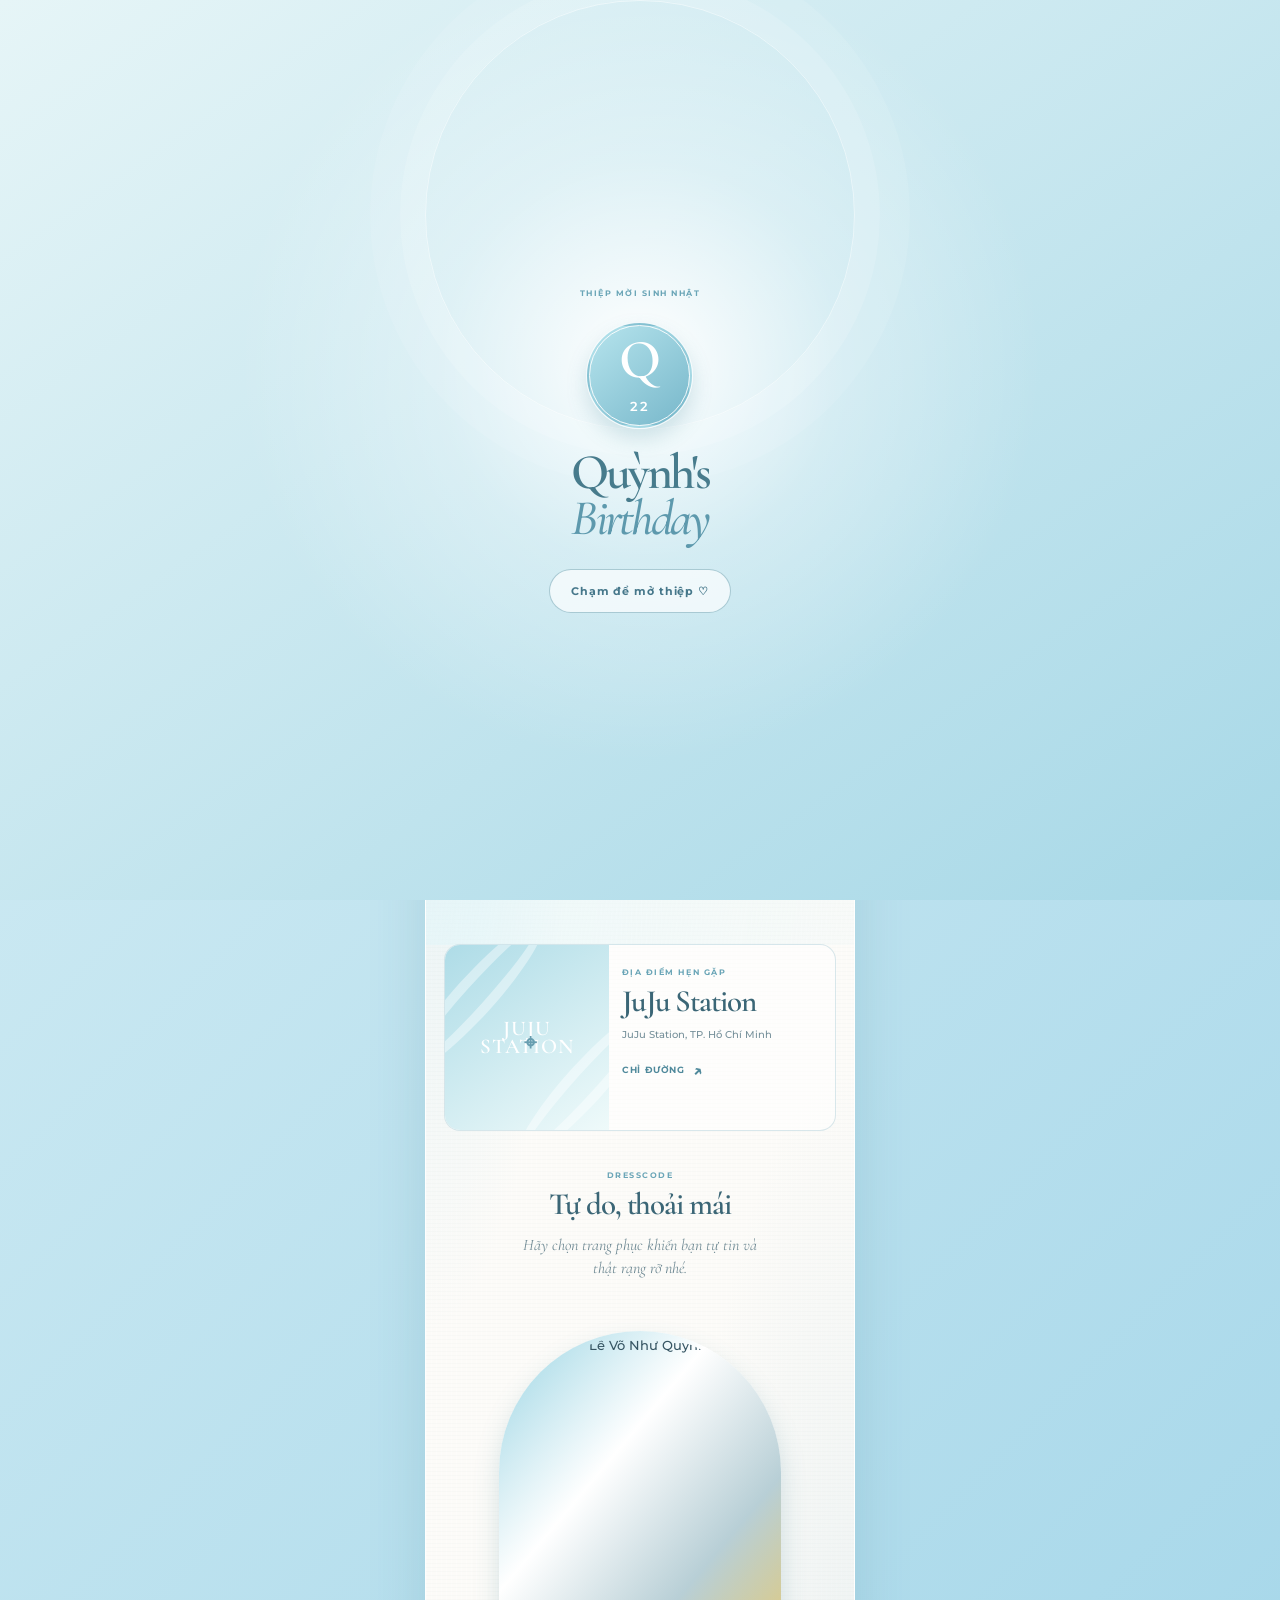
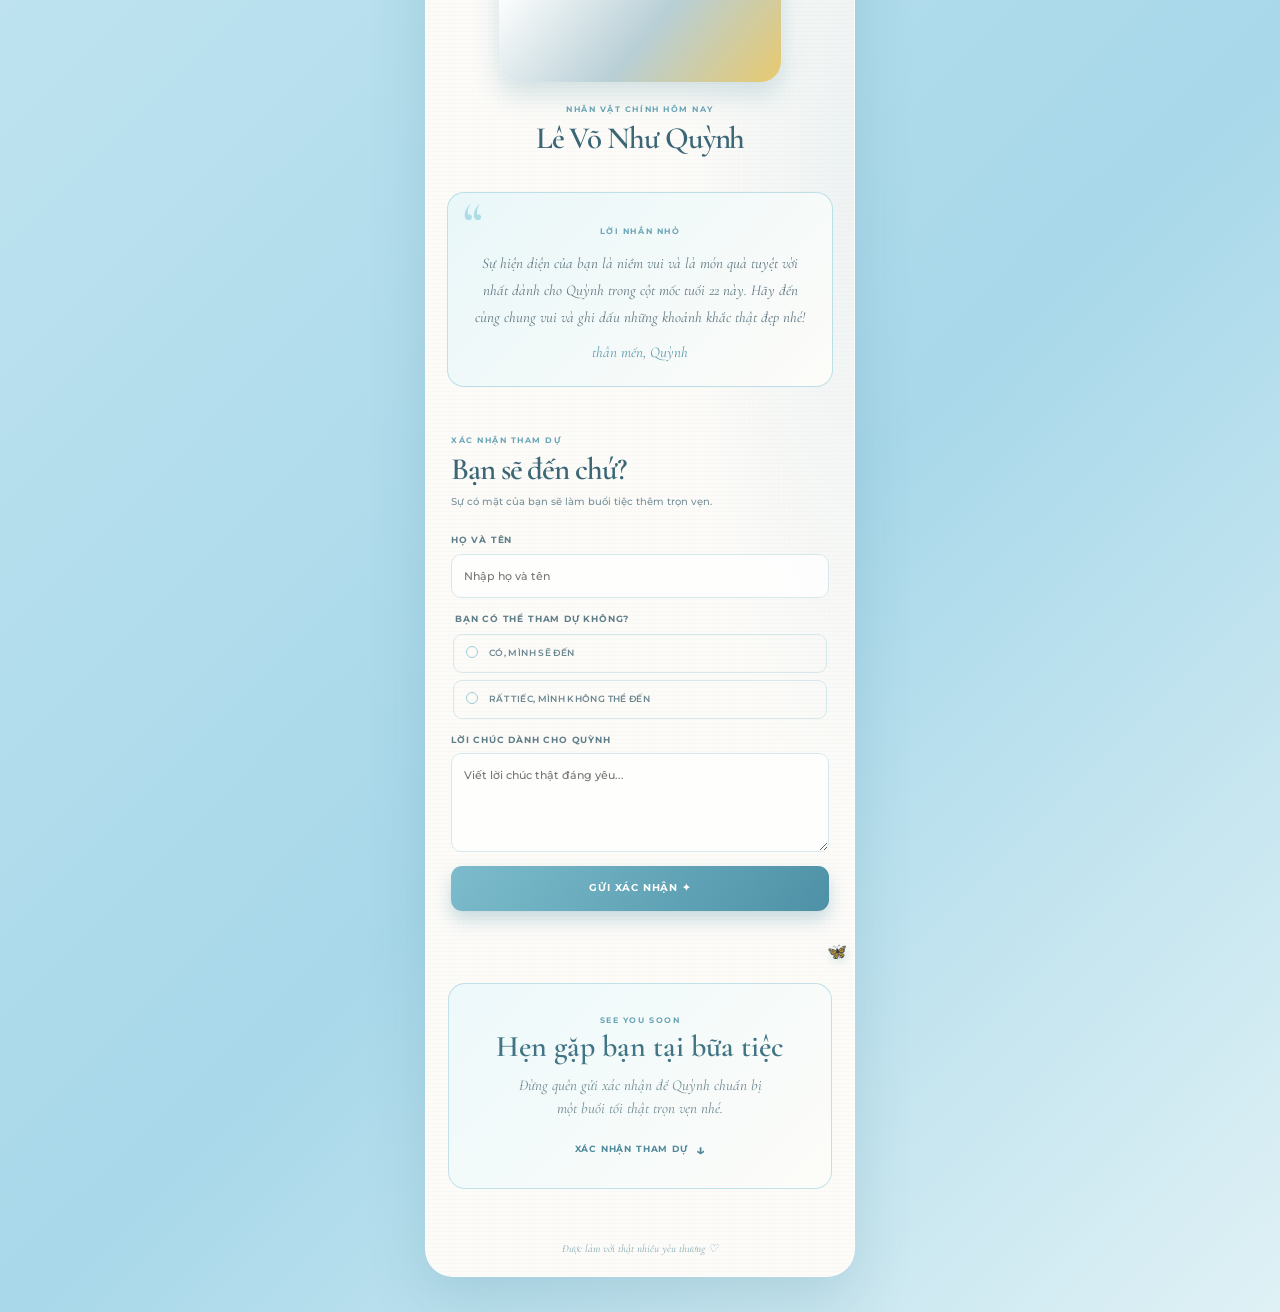
==== index.html @ 58cb7db8 "upload thiep moi" ====
<!doctype html>
<html lang="vi">
<head>
  <meta charset="UTF-8">
  <meta name="viewport" content="width=device-width, initial-scale=1.0">
  <meta name="theme-color" content="#a8d8ea">
  <meta name="description" content="Thiệp mời sinh nhật của Lê Võ Như Quỳnh">
  <title>Quỳnh's Birthday Celebration</title>
  <link rel="preconnect" href="https://fonts.googleapis.com">
  <link rel="preconnect" href="https://fonts.gstatic.com" crossorigin>
  <link href="https://fonts.googleapis.com/css2?family=Cormorant+Garamond:ital,wght@0,500;0,600;0,700;1,500;1,600&family=Montserrat:wght@400;500;600;700&display=swap" rel="stylesheet">
  <link rel="stylesheet" href="style.css">
</head>
<body>
  <div class="opening" id="opening" aria-label="Mở thiệp mời">
    <div class="opening-glow"></div>
    <p class="opening-kicker">THIỆP MỜI SINH NHẬT</p>
    <div class="opening-seal">Q<span>22</span></div>
    <h1>Quỳnh's<br><em>Birthday</em></h1>
    <button class="open-button" id="openInvitation" type="button">Chạm để mở thiệp <span>♡</span></button>
  </div>

  <main class="page-shell" id="invitation">
    <article class="card">
      <button class="music-toggle" id="musicToggle" type="button" aria-label="Bật nhạc" aria-pressed="false">♫</button>
      <audio id="backgroundMusic" preload="none"></audio>
      <span class="butterfly butterfly-a" aria-hidden="true">🦋</span>
      <span class="butterfly butterfly-b" aria-hidden="true">🦋</span>
      <span class="butterfly butterfly-c" aria-hidden="true">🦋</span><span class="butterfly butterfly-hero" aria-hidden="true">🦋</span>

      <header class="hero reveal">
        <p class="kicker">TRÂN TRỌNG MỜI BẠN</p>
        <div class="hero-line"></div>
        <p class="hero-type">Mừng sinh nhật tuổi 22</p>
        <h2 data-config="personName">Lê Võ Như Quỳnh</h2>
        <p class="event-date" data-config="eventDate">24 / 08 / 2026</p>
        <p class="recipient-line" id="recipientLine">Trân trọng kính mời: <strong>Bạn và Gia đình</strong></p>
        <p class="hero-quote">“Cùng Quỳnh đón một chương mới thật đẹp nhé.”</p>
        <a class="down-link" href="#countdown" aria-label="Xem thông tin thiệp">↓</a>
      </header>

      <section class="countdown-section reveal" id="countdown">
        <p class="kicker">CÙNG ĐẾM NGƯỢC ĐẾN NGÀY VUI</p>
        <div class="countdown" aria-live="polite">
          <div><strong id="days">00</strong><span>NGÀY</span></div><i>:</i>
          <div><strong id="hours">00</strong><span>GIỜ</span></div><i>:</i>
          <div><strong id="minutes">00</strong><span>PHÚT</span></div><i>:</i>
          <div><strong id="seconds">00</strong><span>GIÂY</span></div>
        </div>
        <p class="celebration-begun" id="celebrationBegun" hidden>BUỔI TIỆC ĐÃ BẮT ĐẦU ✨</p>
      </section>

      <section class="section information reveal" aria-labelledby="infoTitle">
        <p class="kicker">EVENT DETAILS</p>
        <h3 id="infoTitle">Save the date</h3>
        <div class="detail-list">
          <div class="detail-card"><span class="detail-icon">◷</span><div><small>DATE & TIME</small><strong data-config="eventDateTime">18:00 · 24 / 08 / 2026</strong></div></div>
          <div class="detail-card"><span class="detail-icon">⌖</span><div><small>LOCATION</small><strong data-config="locationName">JuJu Station</strong></div></div>
          <div class="detail-card"><span class="detail-icon">✦</span><div><small>DRESS CODE</small><strong data-config="dressCode">Free Style</strong></div></div>
        </div>
      </section>

      <section class="location reveal" aria-labelledby="locationTitle">
        <div class="map-art" aria-hidden="true"><span>JUJU<br>STATION</span><i>⌖</i></div>
        <div class="location-copy"><p class="kicker">ĐỊA ĐIỂM HẸN GẶP</p><h3 id="locationTitle" data-config="locationName">JuJu Station</h3><p data-config="address">JuJu Station, TP. Hồ Chí Minh</p><a class="directions" id="directionsLink" href="https://maps.google.com/?q=JuJu+Station" target="_blank" rel="noopener">CHỈ ĐƯỜNG <span>↗</span></a></div>
      </section>

      <section class="section dress reveal" aria-labelledby="dressTitle">
        <p class="kicker">DRESSCODE</p>
        <h3 id="dressTitle">Tự do, thoải mái</h3>
        <p class="dress-note">Hãy chọn trang phục khiến bạn tự tin và thật rạng rỡ nhé.</p>
      </section>

      <section class="portrait-section reveal" aria-labelledby="portraitName">
        <div class="portrait-frame"><img id="personImage" src="assets/images/anh_hinh_nen_Quynh.jpg" alt="Lê Võ Như Quỳnh"></div>
        <p class="kicker">NHÂN VẬT CHÍNH HÔM NAY</p><h3 id="portraitName" data-config="personName">Lê Võ Như Quỳnh</h3>
      </section>

      <section class="note-section reveal"><p class="kicker">LỜI NHẮN NHỎ</p><span class="quote">“</span><p data-config="personalNote">Sự hiện diện của bạn là niềm vui và là món quà tuyệt vời nhất dành cho Quỳnh trong cột mốc tuổi 22 này. Hãy đến cùng chung vui và ghi dấu những khoảnh khắc thật đẹp nhé!</p><span class="note-signature">thân mến, Quỳnh</span></section>

      <section class="section rsvp reveal" id="rsvp" aria-labelledby="rsvpTitle">
        <p class="kicker">XÁC NHẬN THAM DỰ</p><h3 id="rsvpTitle">Bạn sẽ đến chứ?</h3><p class="intro">Sự có mặt của bạn sẽ làm buổi tiệc thêm trọn vẹn.</p>
        <form id="rsvpForm" novalidate>
          <label>HỌ VÀ TÊN<input type="text" name="name" autocomplete="name" placeholder="Nhập họ và tên" required></label>
          <fieldset><legend>BẠN CÓ THỂ THAM DỰ KHÔNG?</legend><div class="radio-stack"><label><input type="radio" name="attendance" value="Có, mình sẽ đến" required><span>CÓ, MÌNH SẼ ĐẾN</span></label><label><input type="radio" name="attendance" value="Rất tiếc, mình không thể đến"><span>RẤT TIẾC, MÌNH KHÔNG THỂ ĐẾN</span></label></div></fieldset>
          <label>LỜI CHÚC DÀNH CHO QUỲNH<textarea name="message" rows="4" placeholder="Viết lời chúc thật đáng yêu..."></textarea></label>
          <button class="confirm-button" type="submit">GỬI XÁC NHẬN <span>✦</span></button>
          <p class="form-message" id="formMessage" role="status" aria-live="polite"></p>
        </form>
      </section>

      <section class="closing-card reveal" aria-labelledby="closingTitle"><p class="kicker">SEE YOU SOON</p><h3 id="closingTitle">Hẹn gặp bạn tại bữa tiệc</h3><p>Đừng quên gửi xác nhận để Quỳnh chuẩn bị một buổi tối thật trọn vẹn nhé.</p><a href="#rsvp">XÁC NHẬN THAM DỰ <span>↓</span></a></section>
      <footer>Được làm với thật nhiều yêu thương ♡</footer>
    </article>
  </main>
  <script src="script.js"></script>
</body>
</html>
---- style.css ----
:root{--ivory:#fcfbf8;--paper:#f7f8f5;--blue:#a8d8ea;--blue-deep:#75b4c8;--powder:#e8f4f8;--silver:#ced9df;--ink:#365563;--muted:#718a94;--gold:#d7ba68;--edge:rgba(104,165,184,.25);--shadow:0 24px 58px rgba(45,105,127,.16)}*{box-sizing:border-box}html{scroll-behavior:smooth}body{margin:0;background:radial-gradient(circle at 20% 10%,rgba(255,255,255,.95),transparent 22rem),linear-gradient(135deg,#d8eff5,#a8d8ea 70%,#dff1f5);color:var(--ink);font:500 13px/1.65 Montserrat,sans-serif;overflow-x:hidden}button,input,select,textarea{font:inherit}.opening{position:fixed;z-index:99;inset:0;display:grid;place-content:center;justify-items:center;padding:24px;overflow:hidden;background:radial-gradient(circle at 50% 40%,#fff,rgba(255,255,255,.3) 24%,transparent 48%),linear-gradient(145deg,#e6f5f7,#a7d8e7);color:#477b8c;text-align:center;transition:opacity .7s ease,visibility .7s ease}.opening.is-open{opacity:0;visibility:hidden;pointer-events:none}.opening-glow{position:absolute;width:430px;height:430px;border:1px solid rgba(255,255,255,.5);border-radius:50%;box-shadow:0 0 0 25px rgba(255,255,255,.12),0 0 0 55px rgba(255,255,255,.08);animation:pulse 3s ease-in-out infinite}.opening>*:not(.opening-glow){position:relative;z-index:1}.opening-kicker,.kicker{margin:0;color:#6aa5b7;font-size:8px;font-weight:700;letter-spacing:.19em;text-transform:uppercase}.opening-seal{display:grid;place-items:center;width:107px;height:107px;margin:22px 0 20px;border:4px double rgba(255,255,255,.9);border-radius:50%;background:linear-gradient(140deg,#b6e4ed,#77b7ca);box-shadow:0 10px 20px rgba(69,139,159,.22);color:#fff;font:600 55px/.8 "Playfair Display",serif}.opening-seal span{margin-top:-7px;font:600 13px Montserrat,sans-serif;letter-spacing:.16em}.opening h1{margin:0;font:600 clamp(36px,11vw,50px)/.92 "Playfair Display",serif;letter-spacing:-.055em}.opening h1 em{font-weight:500;color:#5d99ad}.open-button{margin-top:28px;padding:12px 21px;border:1px solid rgba(71,137,155,.42);border-radius:30px;background:rgba(255,255,255,.68);color:#45778a;cursor:pointer;font-size:11px;font-weight:700;letter-spacing:.08em;transition:.25s}.open-button:hover{transform:translateY(-3px);background:#5599ae;color:#fff;box-shadow:0 10px 20px rgba(58,126,146,.22)}.page-shell{min-height:100vh;padding:18px 11px;display:grid;place-items:center}.card{position:relative;width:min(100%,430px);overflow:hidden;border:1px solid rgba(255,255,255,.9);border-radius:28px;background:repeating-linear-gradient(0deg,rgba(80,128,141,.025) 0 1px,transparent 1px 4px),repeating-linear-gradient(90deg,rgba(255,255,255,.35) 0 1px,transparent 1px 5px),var(--ivory);box-shadow:var(--shadow)}.card:before{content:"";position:absolute;inset:0;z-index:0;pointer-events:none;background:radial-gradient(ellipse at 0 8%,rgba(168,216,234,.45),transparent 29%),radial-gradient(ellipse at 100% 60%,rgba(196,218,226,.27),transparent 28%)}.card>*{position:relative;z-index:1}.music-toggle{position:absolute;z-index:5;top:17px;right:17px;display:grid;place-items:center;width:36px;height:36px;border:1px solid var(--edge);border-radius:50%;background:rgba(255,255,255,.65);color:#548b9d;cursor:pointer;font-size:17px;transition:.2s}.music-toggle:hover,.music-toggle.is-playing{background:#75b4c8;color:#fff;transform:scale(1.08)}.hero{padding:48px 26px 28px;text-align:center}.hero-line{width:35px;height:1px;margin:15px auto;background:linear-gradient(90deg,transparent,#8dc3d2,transparent)}.hero-type{margin:0;color:#6f9eae;font:italic 18px "Playfair Display",serif}.hero h2,.section h3,.location h3,.portrait-section h3,.love-notes h3{margin:8px 0 0;color:#3b6676;font:600 clamp(36px,10vw,47px)/.95 "Playfair Display",serif;letter-spacing:-.055em}.event-date{margin:17px 0;color:#7195a1;font-size:10px;font-weight:700;letter-spacing:.18em}.hero-quote{max-width:250px;margin:20px auto 0;color:#6f8590;font:italic 14px/1.7 "Playfair Display",serif}.down-link{display:grid;place-items:center;width:29px;height:29px;margin:21px auto 0;border:1px solid var(--edge);border-radius:50%;color:#5d9daf;font-size:20px;text-decoration:none;animation:bob 2s ease-in-out infinite}.countdown-section{padding:28px 17px;text-align:center;background:linear-gradient(110deg,rgba(213,240,246,.72),rgba(255,255,255,.45));border-block:1px solid rgba(112,180,200,.18)}.countdown{display:flex;align-items:flex-start;justify-content:center;gap:6px;margin-top:19px}.countdown div{min-width:51px}.countdown strong{display:block;color:#4c8496;font:600 26px/1 "Playfair Display",serif}.countdown span{display:block;margin-top:7px;color:#79949e;font-size:7px;font-weight:700;letter-spacing:.12em}.countdown i{color:#a4c6cf;font:500 23px/1 serif}.celebration-begun{margin:18px 0 0;color:#619aac;font:italic 15px "Playfair Display",serif}.section{padding:38px 25px}.section h3,.location h3,.portrait-section h3,.love-notes h3{font-size:28px;letter-spacing:-.035em}.detail-list{display:grid;gap:14px;margin-top:22px}.detail-card{display:flex;align-items:center;gap:12px;padding:8px;border-radius:12px;transition:transform .25s,background .25s}.detail-card:hover{transform:translateX(5px);background:rgba(230,247,250,.7)}.detail-icon{display:grid;flex:0 0 35px;place-items:center;width:35px;height:35px;border-radius:50%;background:var(--powder);color:#558fa2;font-size:18px;transition:transform .25s}.detail-card:hover .detail-icon{transform:rotate(-10deg) scale(1.08)}.detail-card small{display:block;color:#7c9ca7;font-size:8px;font-weight:700;letter-spacing:.14em}.detail-card strong{display:block;margin-top:2px;color:#456a78;font-size:11px;line-height:1.55}.location{display:grid;grid-template-columns:42% 58%;align-items:stretch;margin:0 18px;border:1px solid var(--edge);border-radius:16px;overflow:hidden;background:rgba(255,255,255,.5)}.map-art{position:relative;display:grid;place-content:center;min-height:185px;overflow:hidden;background:linear-gradient(145deg,#aedce7,#effafa);color:#fff;text-align:center;font:600 21px/.85 "Playfair Display",serif;letter-spacing:.04em}.map-art:before,.map-art:after{content:"";position:absolute;width:180px;height:20px;border:10px solid rgba(255,255,255,.42);border-radius:50%;transform:rotate(-48deg)}.map-art:before{top:31px;left:-70px}.map-art:after{bottom:27px;right:-77px}.map-art i{position:absolute;top:48%;left:48%;z-index:1;color:#689eb0;font-style:normal;font-size:22px}.location-copy{padding:21px 13px}.location h3{font-size:21px}.location-copy>p:not(.kicker){margin:9px 0 15px;color:#76909a;font-size:10px;line-height:1.7}.directions{display:inline-flex;gap:8px;align-items:center;color:#4f899b;font-size:9px;font-weight:700;letter-spacing:.09em;text-decoration:none}.directions span{font-size:16px;transition:transform .2s}.directions:hover span{transform:translate(3px,-3px)}.dress{text-align:center}.swatches{display:flex;justify-content:center;gap:21px;margin-top:22px}.swatches div{display:grid;gap:7px;justify-items:center;color:#6d8993;font-size:7px;font-weight:700;letter-spacing:.07em;transition:transform .25s}.swatches div:hover{transform:translateY(-6px)}.swatch{display:block;width:48px;height:48px;border:4px solid #fff;border-radius:50%;box-shadow:0 4px 12px rgba(50,113,133,.16);transition:.25s}.swatches div:hover .swatch{transform:scale(1.1);box-shadow:0 8px 16px rgba(50,113,133,.24)}.blue{background:#a8d8ea}.ivory{background:#fcfbf8;outline:1px solid #e7e4dc}.silver{background:linear-gradient(135deg,#aebfc7,#eff5f5 50%,#b4c3c9)}.portrait-section{padding:13px 32px 38px;text-align:center}.portrait-frame{position:relative;width:min(75vw,282px);margin:0 auto 21px;padding:4px;border-radius:145px 145px 21px 21px;background:linear-gradient(130deg,#99d4e3,#fff 38%,#b8cfd6 70%,#e8c96e);box-shadow:0 13px 26px rgba(64,132,152,.21);transition:.35s}.portrait-frame:hover{transform:translateY(-6px) rotate(-1.4deg);box-shadow:0 20px 32px rgba(64,132,152,.3)}.portrait-frame img{display:block;width:100%;aspect-ratio:4/5;object-fit:cover;border-radius:142px 142px 18px 18px}.note-section{position:relative;margin:0 21px;padding:32px 23px 25px;border:1px solid rgba(157,207,220,.62);border-radius:17px;background:linear-gradient(135deg,#e9f7f9,#fdfcf9);text-align:center}.note-section .quote{position:absolute;top:4px;left:15px;color:#aedce7;font:600 56px/.9 "Playfair Display",serif}.note-section p:not(.kicker){position:relative;margin:12px 0 0;color:#5f7781;font:italic 15px/1.8 "Playfair Display",serif}.note-signature{display:block;margin-top:12px;color:#5c9bad;font:italic 15px "Playfair Display",serif}.rsvp{padding-top:47px}.intro{margin:9px 0 23px;color:#78919b;font-size:10px}form{display:grid;gap:14px}form>label,fieldset{display:grid;gap:6px;border:0;padding:0;color:#5f7d87;font-size:9px;font-weight:700;letter-spacing:.09em}input,textarea,select{width:100%;border:1px solid #d6e8ec;border-radius:10px;outline:0;background:rgba(255,255,255,.73);color:#446773;padding:12px;font-size:11px;font-weight:500;letter-spacing:0;transition:.2s}textarea{resize:vertical}input:focus,textarea:focus,select:focus{border-color:#7fbacc;box-shadow:0 0 0 3px rgba(168,216,234,.29)}fieldset legend{margin-bottom:7px}.radio-stack{display:grid;gap:7px}.radio-stack label{position:relative;cursor:pointer}.radio-stack input{position:absolute;opacity:0}.radio-stack span{display:block;padding:11px 11px 11px 35px;border:1px solid #d6e8ec;border-radius:9px;color:#6c8790;font-size:9px;font-weight:600;letter-spacing:.04em}.radio-stack span:before{content:"";position:absolute;top:12px;left:13px;width:10px;height:10px;border:1px solid #9ecbd6;border-radius:50%}.radio-stack input:checked+span{border-color:#8dc3d2;background:#edf9fb;color:#4c8596}.radio-stack input:checked+span:after{content:"";position:absolute;top:15px;left:16px;width:6px;height:6px;border-radius:50%;background:#69aabb}.confirm-button{padding:14px;border:0;border-radius:11px;background:linear-gradient(125deg,#7cbccc,#4e91a6);color:#fff;box-shadow:0 9px 17px rgba(58,134,155,.27);cursor:pointer;font-size:10px;font-weight:700;letter-spacing:.08em;transition:.25s}.confirm-button:hover{transform:translateY(-3px);box-shadow:0 13px 21px rgba(58,134,155,.33)}.confirm-button:active{transform:translateY(0)}.form-message{min-height:16px;margin:0;color:#508c9e;text-align:center;font-size:10px}.form-message.success{animation:success .55s ease}.love-notes{padding:4px 25px 34px;text-align:center}.notes-grid{display:grid;gap:10px;margin-top:20px;text-align:left}.wish-card{padding:15px 16px;border:1px solid rgba(167,211,222,.55);border-radius:13px;background:rgba(255,255,255,.62);box-shadow:0 5px 14px rgba(64,127,145,.06);transition:.25s}.wish-card:hover{transform:translateY(-3px);box-shadow:0 10px 18px rgba(64,127,145,.13)}.wish-card strong{display:block;color:#538798;font:600 16px "Playfair Display",serif}.wish-card p{margin:4px 0 0;color:#708993;font-size:10px;line-height:1.65}footer{padding:21px;color:#83aab4;text-align:center;font:italic 11px "Playfair Display",serif}.butterfly{position:absolute;z-index:2;pointer-events:none;filter:hue-rotate(12deg) saturate(.62) drop-shadow(1px 3px 5px rgba(58,123,145,.2));font-size:19px;animation:flutter 4.5s ease-in-out infinite alternate}.butterfly-a{top:104px;right:17px}.butterfly-b{top:515px;left:7px;font-size:15px;animation-delay:-1.8s}.butterfly-c{bottom:310px;right:7px;font-size:16px;animation-delay:-3s}.reveal{opacity:0;transform:translateY(22px);transition:opacity .7s ease,transform .7s ease}.reveal.visible{opacity:1;transform:none}@keyframes flutter{to{transform:translate(8px,-13px) rotate(13deg) scale(1.1)}}@keyframes bob{50%{transform:translateY(4px)}}@keyframes pulse{50%{transform:scale(1.07);opacity:.68}}@keyframes success{50%{transform:scale(1.02)}}@media(min-width:500px){.page-shell{padding:35px}}@media(prefers-reduced-motion:reduce){*,*:before,*:after{scroll-behavior:auto!important;animation-duration:.01ms!important;animation-iteration-count:1!important;transition-duration:.01ms!important}}
/* Luxury typography and visual accents */
.opening-seal,.opening h1,.hero-type,.hero h2,.section h3,.location h3,.portrait-section h3,.love-notes h3,.hero-quote,.countdown strong,.celebration-begun,.map-art,.note-section .quote,.note-section p:not(.kicker),.note-signature,.wish-card strong,footer{font-family:"Cormorant Garamond",serif}.hero h2{font-size:clamp(40px,11vw,52px);line-height:.88}.section h3,.location h3,.portrait-section h3,.love-notes h3{font-size:31px}.down-link{width:31px;height:31px;font:500 19px/1 Montserrat,sans-serif}.dress-note{max-width:245px;margin:14px auto 0;color:#718b95;font:italic 16px/1.45 "Cormorant Garamond",serif}.butterfly-hero{position:absolute;top:145px;left:-33px;z-index:0;pointer-events:none;color:rgba(255,255,255,.48);filter:grayscale(1) brightness(3) drop-shadow(0 8px 14px rgba(92,155,173,.2));font-size:128px;opacity:.82;transform:rotate(-20deg);animation:butterfly-hero-float 7s ease-in-out infinite alternate}@keyframes butterfly-hero-float{to{transform:translate(12px,-17px) rotate(-12deg) scale(1.04)}}
.recipient-line{max-width:280px;margin:13px auto 0;padding:8px 12px;border-block:1px solid rgba(119,183,201,.27);color:#6c909b;font:italic 15px/1.35 "Cormorant Garamond",serif}.recipient-line strong{display:block;margin-top:2px;color:#4e8799;font-size:19px;font-weight:600}
.closing-card{margin:5px 22px 31px;padding:30px 22px 26px;border:1px solid rgba(157,207,220,.58);border-radius:17px;background:linear-gradient(135deg,#edf9fb,#fdfcf9);text-align:center}.closing-card h3{margin:6px 0 0;color:#417484;font:600 30px/.96 "Cormorant Garamond",serif}.closing-card p:not(.kicker){max-width:245px;margin:12px auto 17px;color:#6d8791;font:italic 15px/1.55 "Cormorant Garamond",serif}.closing-card a{display:inline-flex;align-items:center;gap:8px;color:#4f899b;font-size:9px;font-weight:700;letter-spacing:.09em;text-decoration:none}.closing-card a span{font-size:15px;transition:transform .2s}.closing-card a:hover span{transform:translateY(3px)}
/* Tạo cảm giác hover mềm mại mỗi khi một khối đi vào màn hình khi cuộn. */
.reveal{will-change:transform,opacity}.reveal.is-scrolling-focus{animation:scroll-lift .75s cubic-bezier(.2,.78,.25,1) both}.section.reveal.is-scrolling-focus,.closing-card.reveal.is-scrolling-focus{background:linear-gradient(100deg,transparent 0%,rgba(224,246,250,.52) 48%,transparent 100%);background-size:220% 100%;animation:scroll-lift .75s cubic-bezier(.2,.78,.25,1) both,soft-shimmer 1.15s ease-out both}.location.reveal.is-scrolling-focus,.note-section.reveal.is-scrolling-focus{box-shadow:0 14px 30px rgba(76,143,161,.13)}@keyframes scroll-lift{0%{opacity:.72;transform:translateY(17px) scale(.985)}65%{transform:translateY(-3px) scale(1.008)}100%{opacity:1;transform:translateY(0) scale(1)}}@keyframes soft-shimmer{from{background-position:105% 0}to{background-position:-110% 0}}
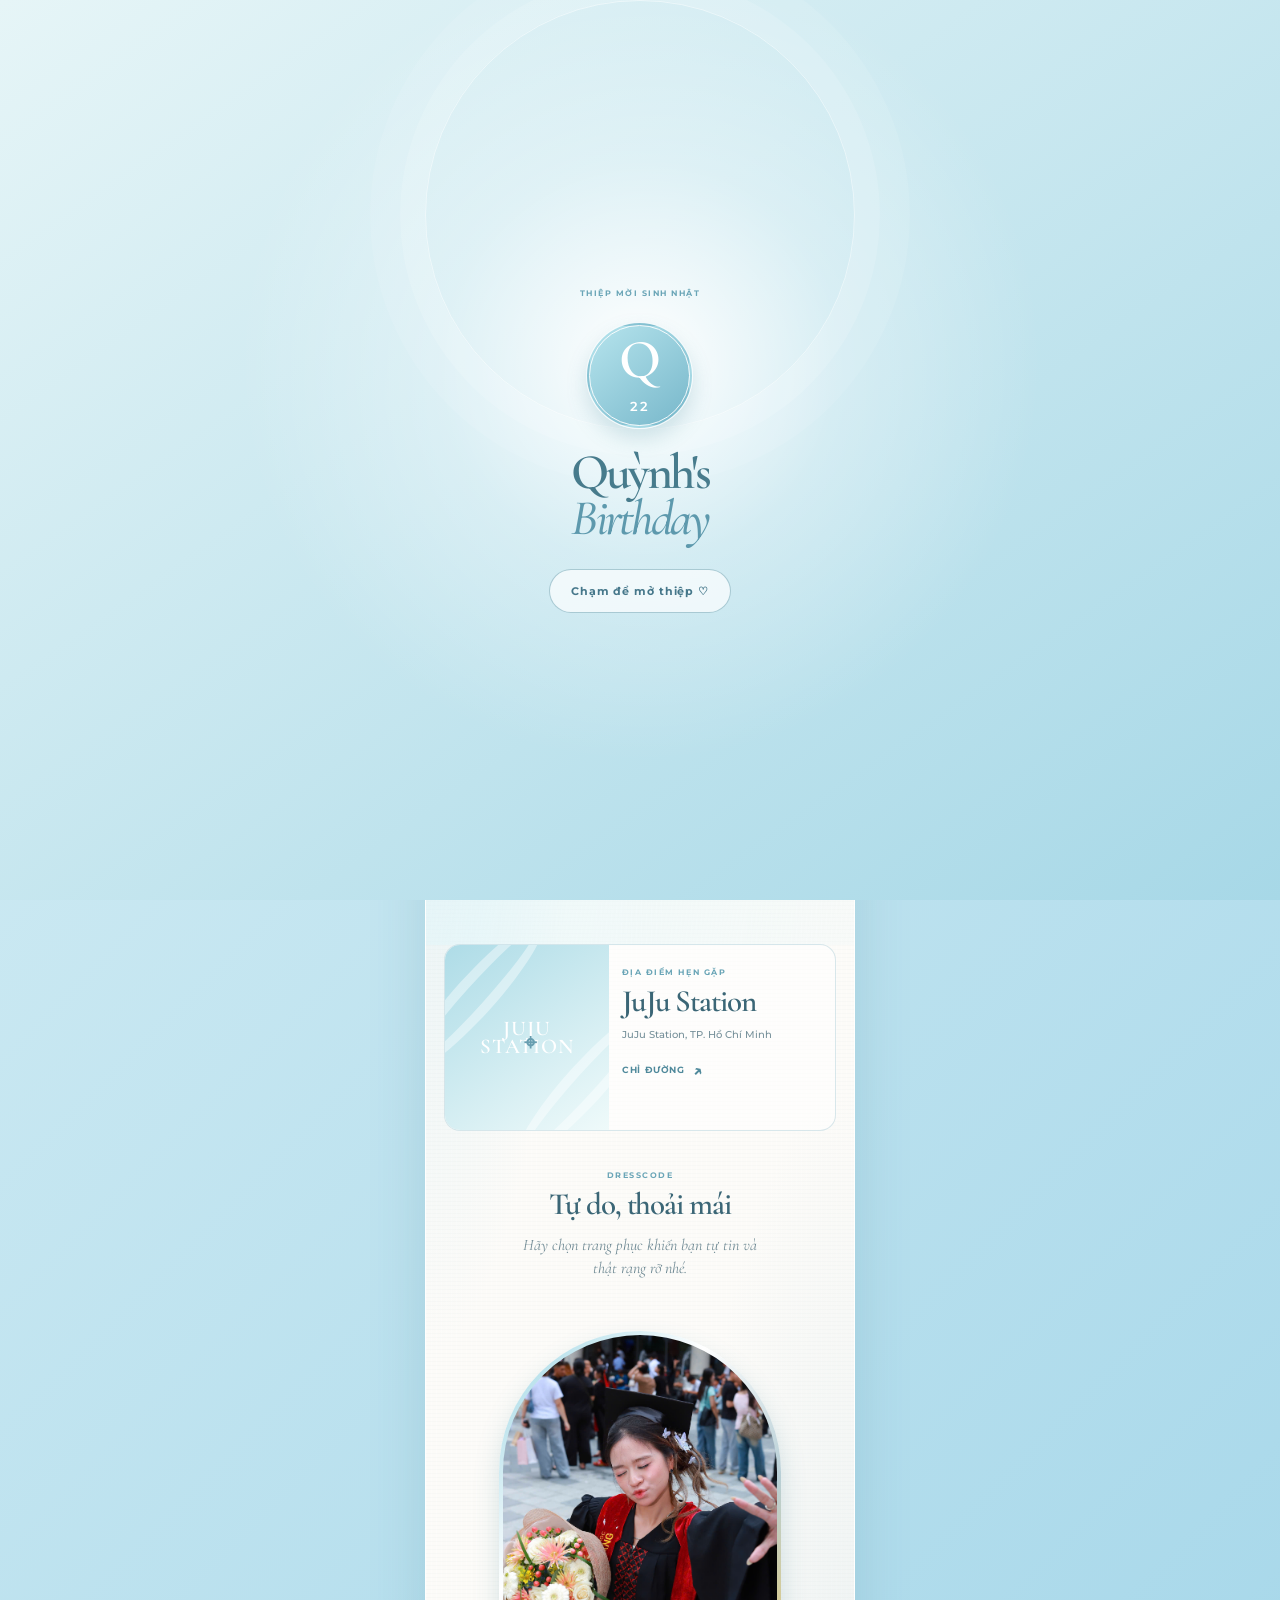
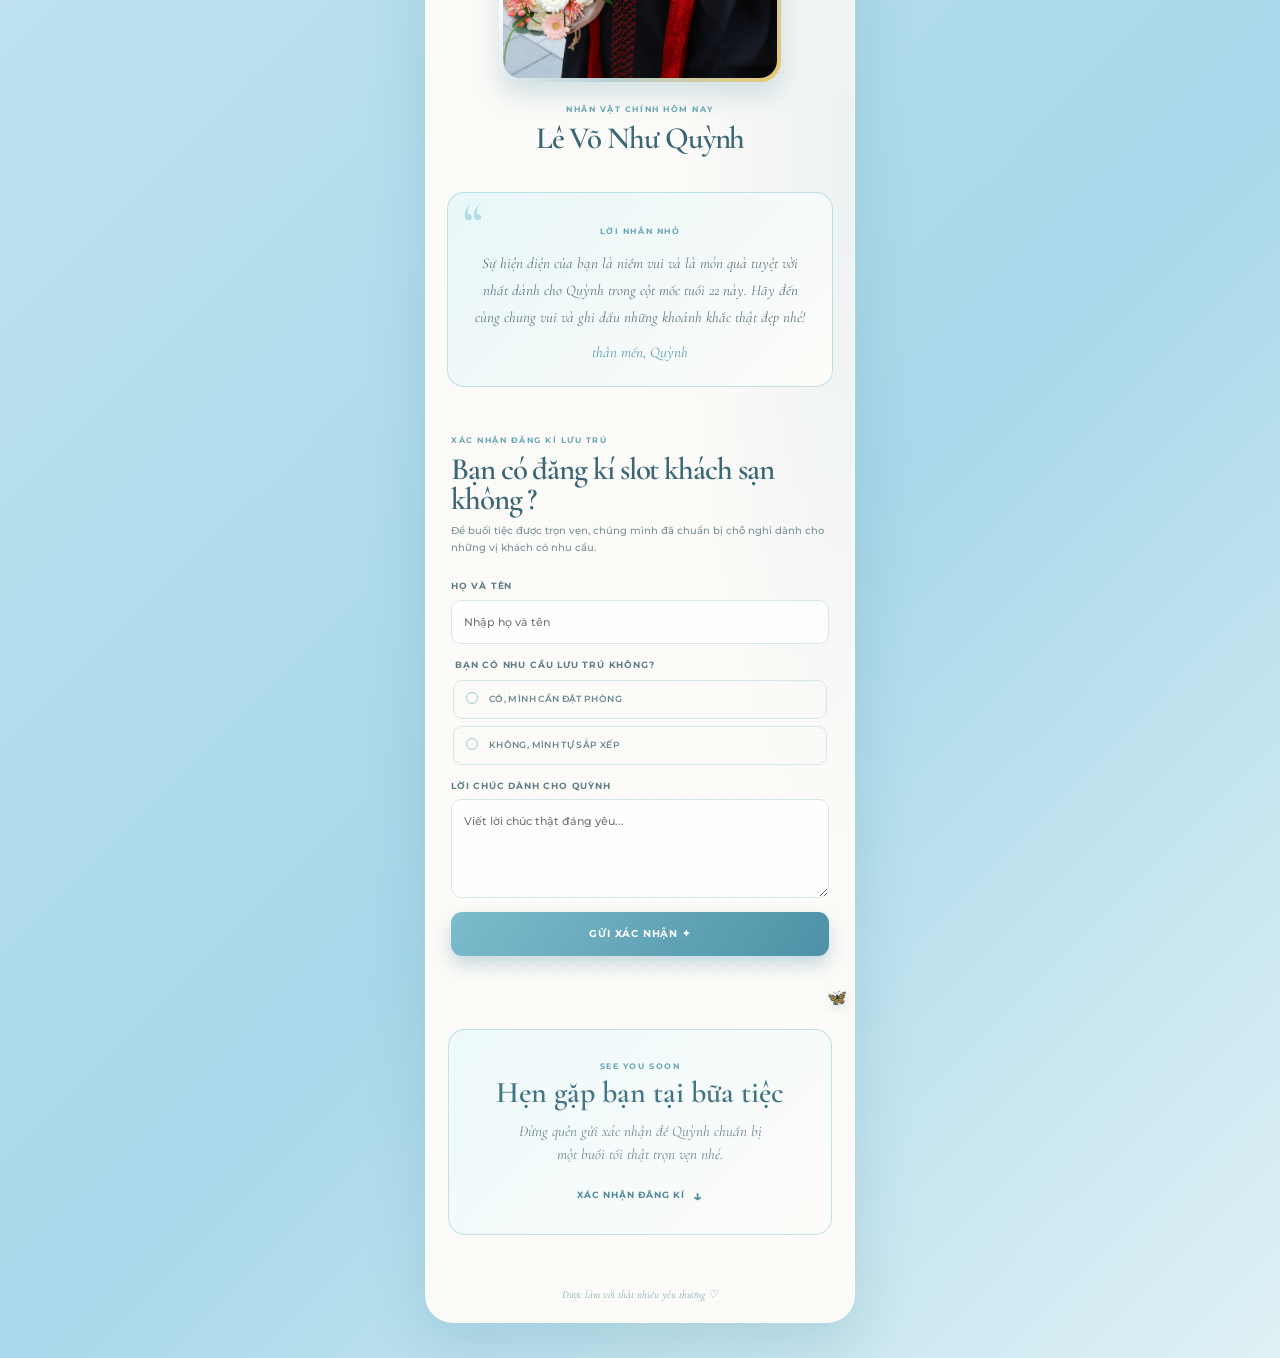
==== commit e01d9c02: "Add files via upload" ====
--- a/index.html
+++ b/index.html
@@ -79,17 +79,17 @@
       <section class="note-section reveal"><p class="kicker">LỜI NHẮN NHỎ</p><span class="quote">“</span><p data-config="personalNote">Sự hiện diện của bạn là niềm vui và là món quà tuyệt vời nhất dành cho Quỳnh trong cột mốc tuổi 22 này. Hãy đến cùng chung vui và ghi dấu những khoảnh khắc thật đẹp nhé!</p><span class="note-signature">thân mến, Quỳnh</span></section>
 
       <section class="section rsvp reveal" id="rsvp" aria-labelledby="rsvpTitle">
-        <p class="kicker">XÁC NHẬN THAM DỰ</p><h3 id="rsvpTitle">Bạn sẽ đến chứ?</h3><p class="intro">Sự có mặt của bạn sẽ làm buổi tiệc thêm trọn vẹn.</p>
+        <p class="kicker">XÁC NHẬN ĐĂNG KÍ LƯU TRÚ</p><h3 id="rsvpTitle">Bạn có đăng kí slot khách sạn không ?</h3><p class="intro">Để buổi tiệc được trọn vẹn, chúng mình đã chuẩn bị chỗ nghỉ dành cho những vị khách có nhu cầu.</p>
         <form id="rsvpForm" novalidate>
           <label>HỌ VÀ TÊN<input type="text" name="name" autocomplete="name" placeholder="Nhập họ và tên" required></label>
-          <fieldset><legend>BẠN CÓ THỂ THAM DỰ KHÔNG?</legend><div class="radio-stack"><label><input type="radio" name="attendance" value="Có, mình sẽ đến" required><span>CÓ, MÌNH SẼ ĐẾN</span></label><label><input type="radio" name="attendance" value="Rất tiếc, mình không thể đến"><span>RẤT TIẾC, MÌNH KHÔNG THỂ ĐẾN</span></label></div></fieldset>
+          <fieldset><legend>BẠN CÓ NHU CẦU LƯU TRÚ KHÔNG?</legend><div class="radio-stack"><label><input type="radio" name="attendance" value="Có, mình cần đặt phòng" required><span>CÓ, MÌNH CẦN ĐẶT PHÒNG</span></label><label><input type="radio" name="attendance" value="Rất tiếc, mình tự sắp xếp"><span>KHÔNG, MÌNH TỰ SẮP XẾP</span></label></div></fieldset>
           <label>LỜI CHÚC DÀNH CHO QUỲNH<textarea name="message" rows="4" placeholder="Viết lời chúc thật đáng yêu..."></textarea></label>
           <button class="confirm-button" type="submit">GỬI XÁC NHẬN <span>✦</span></button>
           <p class="form-message" id="formMessage" role="status" aria-live="polite"></p>
         </form>
       </section>
 
-      <section class="closing-card reveal" aria-labelledby="closingTitle"><p class="kicker">SEE YOU SOON</p><h3 id="closingTitle">Hẹn gặp bạn tại bữa tiệc</h3><p>Đừng quên gửi xác nhận để Quỳnh chuẩn bị một buổi tối thật trọn vẹn nhé.</p><a href="#rsvp">XÁC NHẬN THAM DỰ <span>↓</span></a></section>
+      <section class="closing-card reveal" aria-labelledby="closingTitle"><p class="kicker">SEE YOU SOON</p><h3 id="closingTitle">Hẹn gặp bạn tại bữa tiệc</h3><p>Đừng quên gửi xác nhận để Quỳnh chuẩn bị một buổi tối thật trọn vẹn nhé.</p><a href="#rsvp">XÁC NHẬN ĐĂNG KÍ <span>↓</span></a></section>
       <footer>Được làm với thật nhiều yêu thương ♡</footer>
     </article>
   </main>
